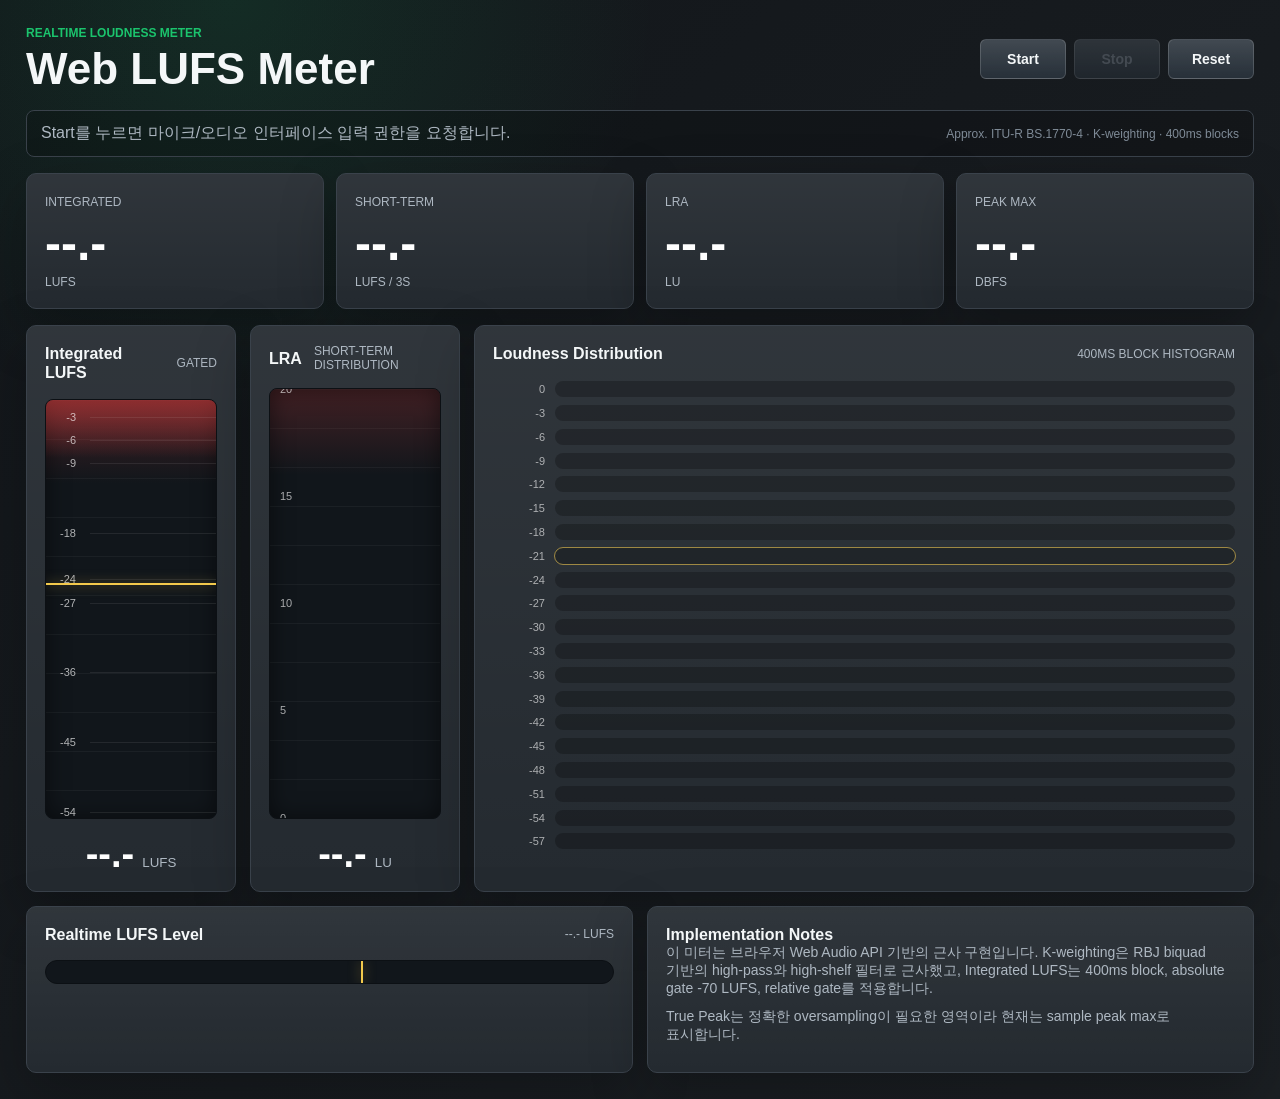
==== lufs-meter/index.html @ 6b187f20 "Add files via upload" ====
<!doctype html>
<html lang="ko">
<head>
  <meta charset="utf-8">
  <meta name="viewport" content="width=device-width, initial-scale=1">
  <title>Web LUFS Meter R&amp;D</title>
  <link rel="stylesheet" href="style.css">
</head>
<body>
  <main class="meter-app">
    <header class="meter-header">
      <div>
        <p class="eyebrow">Realtime Loudness Meter</p>
        <h1>Web LUFS Meter</h1>
      </div>
      <div class="transport" aria-label="Meter controls">
        <button id="startButton" type="button">Start</button>
        <button id="stopButton" type="button" disabled>Stop</button>
        <button id="resetButton" type="button">Reset</button>
      </div>
    </header>

    <section class="status-panel" aria-live="polite">
      <span id="statusText">Start를 누르면 마이크/오디오 인터페이스 입력 권한을 요청합니다.</span>
      <span class="calibration-note">Approx. ITU-R BS.1770-4 · K-weighting · 400ms blocks</span>
    </section>

    <section class="readouts" aria-label="Loudness values">
      <article>
        <span>Integrated</span>
        <strong id="integratedValue">--.-</strong>
        <em>LUFS</em>
      </article>
      <article>
        <span>Short-term</span>
        <strong id="shortTermValue">--.-</strong>
        <em>LUFS / 3s</em>
      </article>
      <article>
        <span>LRA</span>
        <strong id="lraValue">--.-</strong>
        <em>LU</em>
      </article>
      <article>
        <span>Peak Max</span>
        <strong id="peakValue">--.-</strong>
        <em>dBFS</em>
      </article>
    </section>

    <section class="meter-layout">
      <article class="meter-card vertical-card">
        <div class="card-head">
          <h2>Integrated LUFS</h2>
          <span>Gated</span>
        </div>
        <div class="vertical-meter" id="integratedMeter" aria-label="Integrated LUFS vertical meter">
          <div class="target-line" title="-24 LUFS"></div>
          <div class="peak-zone"></div>
          <div class="meter-fill" id="integratedFill"></div>
          <div class="ticks" id="integratedTicks"></div>
        </div>
        <div class="big-number"><span id="integratedBottom">--.-</span><small>LUFS</small></div>
      </article>

      <article class="meter-card vertical-card">
        <div class="card-head">
          <h2>LRA</h2>
          <span>Short-term distribution</span>
        </div>
        <div class="vertical-meter lra-meter" aria-label="Loudness range vertical meter">
          <div class="meter-fill" id="lraFill"></div>
          <div class="lra-ticks">
            <span style="bottom: 0%">0</span>
            <span style="bottom: 25%">5</span>
            <span style="bottom: 50%">10</span>
            <span style="bottom: 75%">15</span>
            <span style="bottom: 100%">20</span>
          </div>
        </div>
        <div class="big-number"><span id="lraBottom">--.-</span><small>LU</small></div>
      </article>

      <article class="meter-card distribution-card">
        <div class="card-head">
          <h2>Loudness Distribution</h2>
          <span>400ms block histogram</span>
        </div>
        <div class="distribution" id="distributionView" aria-label="Loudness distribution histogram"></div>
      </article>
    </section>

    <section class="scope-row">
      <article class="meter-card realtime-card">
        <div class="card-head">
          <h2>Realtime LUFS Level</h2>
          <span id="realtimeValue">--.- LUFS</span>
        </div>
        <div class="horizontal-meter">
          <div class="horizontal-target"></div>
          <div class="horizontal-fill" id="realtimeFill"></div>
        </div>
      </article>
      <article class="meter-card note-card">
        <h2>Implementation Notes</h2>
        <p>
          이 미터는 브라우저 Web Audio API 기반의 근사 구현입니다. K-weighting은 RBJ biquad 기반의 high-pass와 high-shelf 필터로 근사했고,
          Integrated LUFS는 400ms block, absolute gate -70 LUFS, relative gate를 적용합니다.
        </p>
        <p>
          True Peak는 정확한 oversampling이 필요한 영역이라 현재는 sample peak max로 표시합니다.
          <!-- TODO: Add 4x oversampling true-peak estimation for closer BS.1770 validation. -->
        </p>
      </article>
    </section>
  </main>

  <script src="meter.js"></script>
</body>
</html>
---- lufs-meter/style.css ----
:root {
  --bg: #1b1f23;
  --panel: #242a30;
  --panel-2: #171b20;
  --line: #3a424b;
  --text: #f4f7f8;
  --muted: #aeb8c2;
  --green: #1bc46d;
  --green-dim: rgba(27, 196, 109, .18);
  --yellow: #f2c94c;
  --red: #ef4444;
  --cyan: #66d9ef;
}

* {
  box-sizing: border-box;
}

html,
body {
  min-height: 100%;
}

body {
  margin: 0;
  color: var(--text);
  background:
    radial-gradient(circle at 18% 0%, rgba(27, 196, 109, .12), transparent 28%),
    linear-gradient(135deg, #12161a, var(--bg));
  font-family: Inter, "Segoe UI", "Noto Sans KR", "Malgun Gothic", Arial, sans-serif;
  letter-spacing: 0;
}

button {
  min-width: 86px;
  height: 40px;
  border: 1px solid rgba(255,255,255,.16);
  border-radius: 6px;
  color: var(--text);
  background:
    linear-gradient(180deg, rgba(255,255,255,.12), rgba(255,255,255,0)),
    #273039;
  font-size: 14px;
  font-weight: 600;
  cursor: pointer;
}

button:hover,
button:focus-visible {
  border-color: rgba(255,255,255,.28);
  outline: 0;
}

button:disabled {
  color: #69727c;
  cursor: not-allowed;
  opacity: .55;
}

.meter-app {
  width: min(1420px, 100%);
  margin: 0 auto;
  padding: 26px;
}

.meter-header,
.status-panel,
.readouts,
.meter-layout,
.scope-row {
  width: 100%;
}

.meter-header {
  display: flex;
  align-items: center;
  justify-content: space-between;
  gap: 24px;
  margin-bottom: 18px;
}

.eyebrow {
  margin: 0 0 6px;
  color: var(--green);
  font-size: 12px;
  font-weight: 700;
  text-transform: uppercase;
}

h1,
h2,
p {
  margin-top: 0;
}

h1 {
  margin-bottom: 0;
  font-size: clamp(28px, 4vw, 44px);
  line-height: 1.05;
}

h2 {
  margin-bottom: 0;
  font-size: 16px;
  line-height: 1.2;
}

.transport {
  display: flex;
  flex-wrap: wrap;
  justify-content: flex-end;
  gap: 8px;
}

.status-panel {
  display: flex;
  align-items: center;
  justify-content: space-between;
  gap: 16px;
  margin-bottom: 16px;
  padding: 12px 14px;
  color: var(--muted);
  background: rgba(0,0,0,.18);
  border: 1px solid var(--line);
  border-radius: 8px;
}

.status-panel.is-error {
  color: #fecaca;
  border-color: rgba(239, 68, 68, .5);
  background: rgba(127, 29, 29, .22);
}

.calibration-note {
  color: #7f8b97;
  font-size: 12px;
  white-space: nowrap;
}

.readouts {
  display: grid;
  grid-template-columns: repeat(4, minmax(0, 1fr));
  gap: 12px;
  margin-bottom: 16px;
}

.readouts article,
.meter-card {
  background:
    linear-gradient(180deg, rgba(255,255,255,.055), rgba(255,255,255,0)),
    var(--panel);
  border: 1px solid var(--line);
  border-radius: 10px;
  box-shadow: 0 20px 56px rgba(0,0,0,.25);
}

.readouts article {
  min-height: 112px;
  padding: 18px;
}

.readouts span,
.readouts em,
.card-head span {
  color: var(--muted);
  font-size: 12px;
  font-style: normal;
  text-transform: uppercase;
}

.readouts strong {
  display: block;
  margin: 10px 0 4px;
  color: #fff;
  font-size: clamp(30px, 5vw, 48px);
  line-height: 1;
  font-variant-numeric: tabular-nums;
}

.meter-layout {
  display: grid;
  grid-template-columns: minmax(180px, .7fr) minmax(180px, .7fr) minmax(420px, 2.6fr);
  gap: 14px;
  align-items: stretch;
}

.scope-row {
  display: grid;
  grid-template-columns: minmax(320px, 1fr) minmax(320px, 1fr);
  gap: 14px;
  margin-top: 14px;
}

.meter-card {
  padding: 18px;
}

.card-head {
  display: flex;
  align-items: center;
  justify-content: space-between;
  gap: 12px;
  margin-bottom: 16px;
}

.vertical-card {
  display: grid;
  grid-template-rows: auto minmax(360px, 1fr) auto;
}

.vertical-meter {
  position: relative;
  min-height: 420px;
  overflow: hidden;
  background:
    linear-gradient(180deg, rgba(239,68,68,.22) 0%, rgba(239,68,68,0) 20%),
    repeating-linear-gradient(180deg, rgba(255,255,255,.045) 0 1px, transparent 1px 39px),
    #11161b;
  border: 1px solid #0c1014;
  border-radius: 8px;
  box-shadow: inset 0 0 22px rgba(0,0,0,.5);
}

.meter-fill {
  position: absolute;
  left: 0;
  right: 0;
  bottom: 0;
  height: 0%;
  background:
    linear-gradient(180deg, rgba(27,196,109,.95), rgba(27,196,109,.5)),
    var(--green);
  box-shadow: 0 0 22px rgba(27,196,109,.34);
  transition: height .12s linear;
}

.target-line,
.horizontal-target {
  position: absolute;
  z-index: 3;
  background: var(--yellow);
  box-shadow: 0 0 12px rgba(242,201,76,.5);
}

.target-line {
  left: 0;
  right: 0;
  bottom: 55.55%;
  height: 2px;
}

.peak-zone {
  position: absolute;
  inset: 0 0 auto;
  height: 14%;
  background: linear-gradient(180deg, rgba(239,68,68,.48), rgba(239,68,68,0));
}

.ticks,
.lra-ticks {
  position: absolute;
  inset: 0;
  pointer-events: none;
}

.tick,
.lra-ticks span {
  position: absolute;
  left: 0;
  right: 0;
  color: rgba(255,255,255,.64);
  font-size: 11px;
  font-variant-numeric: tabular-nums;
}

.tick::before {
  content: "";
  position: absolute;
  left: 44px;
  right: 0;
  top: 50%;
  height: 1px;
  background: rgba(255,255,255,.08);
}

.tick strong {
  position: relative;
  z-index: 1;
  display: inline-flex;
  width: 38px;
  justify-content: flex-end;
  padding-right: 8px;
  color: rgba(255,255,255,.68);
  font-weight: 500;
}

.lra-meter .meter-fill {
  background: linear-gradient(180deg, #66d9ef, #2b8fab);
  box-shadow: 0 0 22px rgba(102,217,239,.28);
}

.lra-ticks span {
  transform: translateY(50%);
  padding-left: 10px;
}

.big-number {
  display: flex;
  align-items: baseline;
  justify-content: center;
  gap: 8px;
  margin-top: 16px;
  color: #fff;
  font-variant-numeric: tabular-nums;
}

.big-number span {
  font-size: 38px;
  line-height: 1;
  font-weight: 700;
}

.big-number small {
  color: var(--muted);
}

.distribution {
  display: grid;
  gap: 4px;
  min-height: 472px;
}

.dist-row {
  display: grid;
  grid-template-columns: 52px minmax(0, 1fr);
  gap: 10px;
  align-items: center;
}

.dist-label {
  color: rgba(255,255,255,.62);
  font-size: 11px;
  text-align: right;
  font-variant-numeric: tabular-nums;
}

.dist-track {
  position: relative;
  height: 16px;
  overflow: hidden;
  background: rgba(0,0,0,.25);
  border-radius: 999px;
}

.dist-row.is-target .dist-track {
  outline: 1px solid rgba(242,201,76,.58);
}

.dist-bar {
  width: 0%;
  height: 100%;
  background: linear-gradient(90deg, rgba(27,196,109,.35), rgba(27,196,109,.95));
  border-radius: inherit;
  transition: width .16s ease;
}

.dist-row.is-peak .dist-bar {
  background: linear-gradient(90deg, rgba(239,68,68,.35), rgba(239,68,68,.9));
}

.horizontal-meter {
  position: relative;
  height: 24px;
  overflow: hidden;
  background: #11161b;
  border: 1px solid #0c1014;
  border-radius: 999px;
}

.horizontal-fill {
  width: 0%;
  height: 100%;
  background: linear-gradient(90deg, #0c7f43, var(--green), var(--yellow));
  transition: width .12s linear;
}

.horizontal-target {
  top: 0;
  bottom: 0;
  left: 55.55%;
  width: 2px;
}

.note-card p {
  margin-bottom: 10px;
  color: var(--muted);
  font-size: 14px;
  word-break: keep-all;
}

@media (max-width: 980px) {
  .meter-header,
  .status-panel {
    align-items: flex-start;
    flex-direction: column;
  }

  .transport {
    justify-content: flex-start;
  }

  .calibration-note {
    white-space: normal;
  }

  .readouts,
  .meter-layout,
  .scope-row {
    grid-template-columns: 1fr;
  }

  .vertical-card {
    grid-template-rows: auto minmax(300px, 48vh) auto;
  }

  .vertical-meter,
  .distribution {
    min-height: 320px;
  }
}

@media (max-width: 560px) {
  .meter-app {
    padding: 16px;
  }

  .readouts {
    grid-template-columns: repeat(2, minmax(0, 1fr));
  }
}
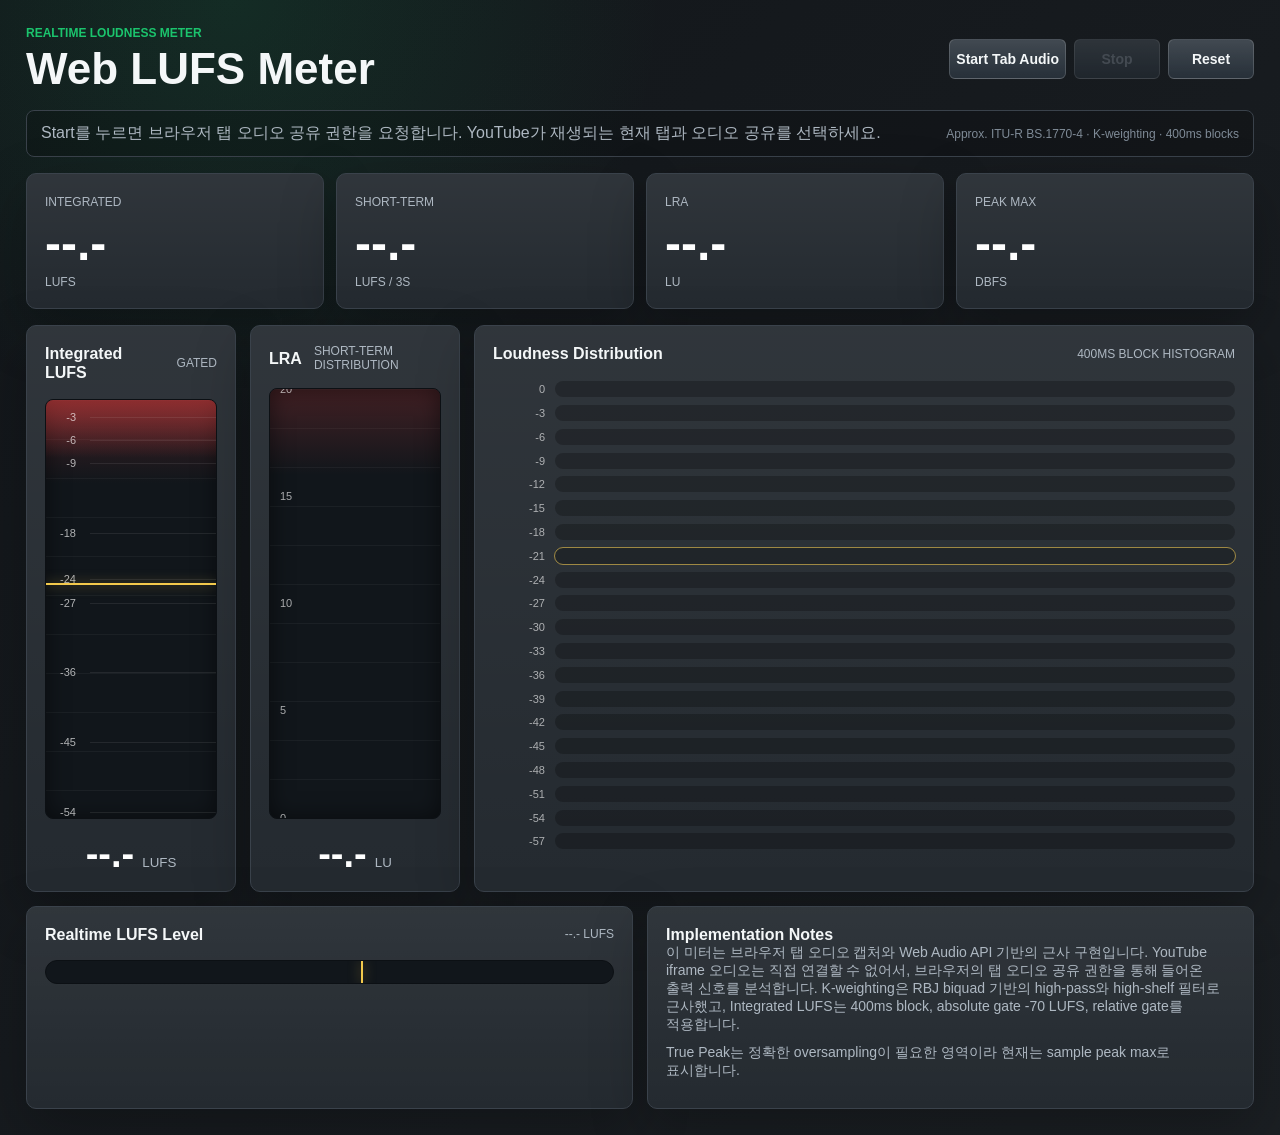
==== commit 0fb676de: "Add files via upload" ====
--- a/lufs-meter/index.html
+++ b/lufs-meter/index.html
@@ -14,14 +14,14 @@
         <h1>Web LUFS Meter</h1>
       </div>
       <div class="transport" aria-label="Meter controls">
-        <button id="startButton" type="button">Start</button>
+        <button id="startButton" type="button">Start Tab Audio</button>
         <button id="stopButton" type="button" disabled>Stop</button>
         <button id="resetButton" type="button">Reset</button>
       </div>
     </header>
 
     <section class="status-panel" aria-live="polite">
-      <span id="statusText">Start를 누르면 마이크/오디오 인터페이스 입력 권한을 요청합니다.</span>
+      <span id="statusText">Start를 누르면 브라우저 탭 오디오 공유 권한을 요청합니다. YouTube가 재생되는 현재 탭과 오디오 공유를 선택하세요.</span>
       <span class="calibration-note">Approx. ITU-R BS.1770-4 · K-weighting · 400ms blocks</span>
     </section>
 
@@ -104,7 +104,8 @@
       <article class="meter-card note-card">
         <h2>Implementation Notes</h2>
         <p>
-          이 미터는 브라우저 Web Audio API 기반의 근사 구현입니다. K-weighting은 RBJ biquad 기반의 high-pass와 high-shelf 필터로 근사했고,
+          이 미터는 브라우저 탭 오디오 캡처와 Web Audio API 기반의 근사 구현입니다. YouTube iframe 오디오는 직접 연결할 수 없어서,
+          브라우저의 탭 오디오 공유 권한을 통해 들어온 출력 신호를 분석합니다. K-weighting은 RBJ biquad 기반의 high-pass와 high-shelf 필터로 근사했고,
           Integrated LUFS는 400ms block, absolute gate -70 LUFS, relative gate를 적용합니다.
         </p>
         <p>
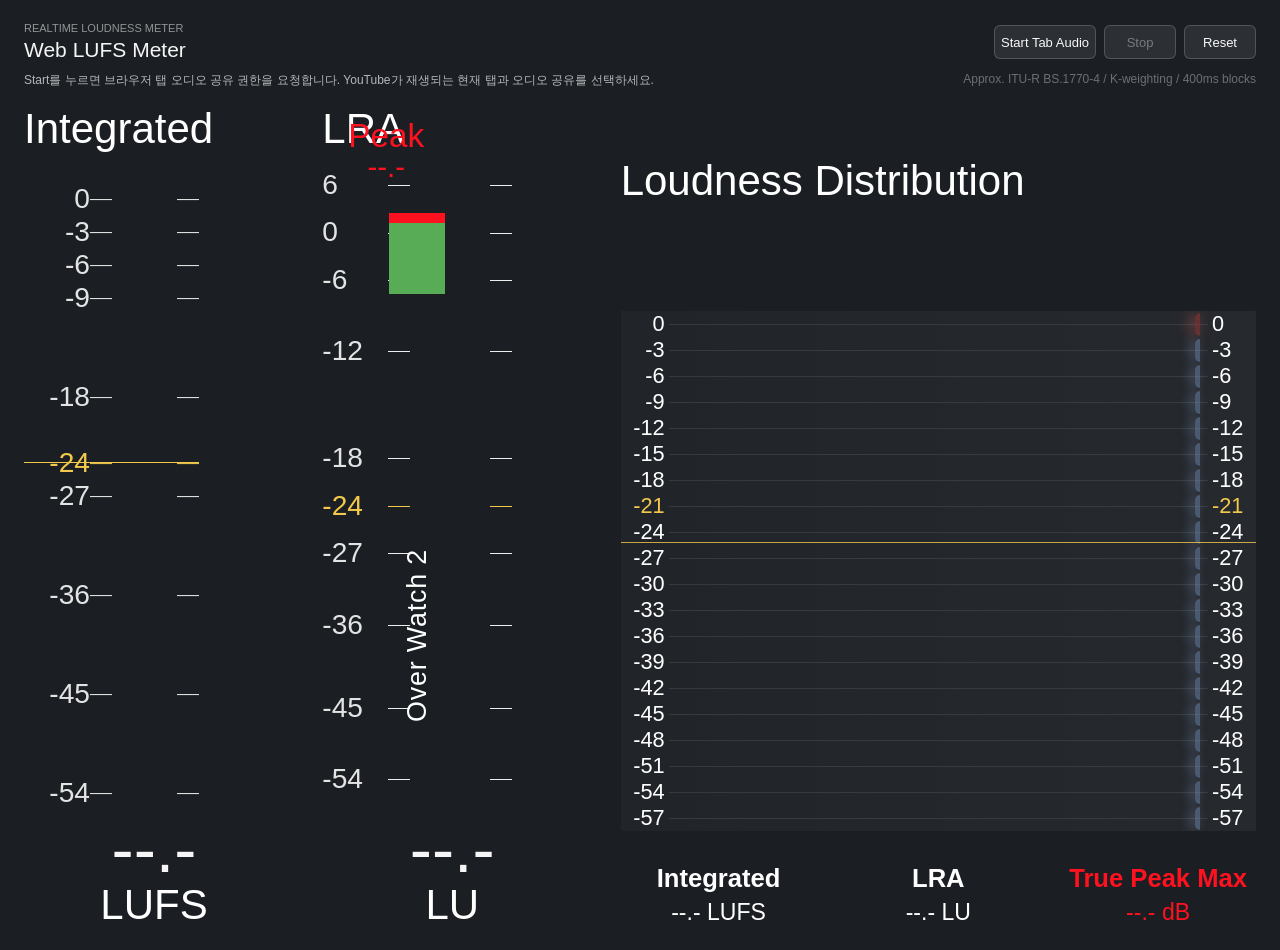
==== commit 0aaa1c8e: "Add files via upload" ====
--- a/lufs-meter/index.html
+++ b/lufs-meter/index.html
@@ -8,7 +8,7 @@
 </head>
 <body>
   <main class="meter-app">
-    <header class="meter-header">
+    <header class="meter-toolbar">
       <div>
         <p class="eyebrow">Realtime Loudness Meter</p>
         <h1>Web LUFS Meter</h1>
@@ -22,97 +22,63 @@
 
     <section class="status-panel" aria-live="polite">
       <span id="statusText">Start를 누르면 브라우저 탭 오디오 공유 권한을 요청합니다. YouTube가 재생되는 현재 탭과 오디오 공유를 선택하세요.</span>
-      <span class="calibration-note">Approx. ITU-R BS.1770-4 · K-weighting · 400ms blocks</span>
+      <span class="calibration-note">Approx. ITU-R BS.1770-4 / K-weighting / 400ms blocks</span>
     </section>
 
-    <section class="readouts" aria-label="Loudness values">
-      <article>
-        <span>Integrated</span>
-        <strong id="integratedValue">--.-</strong>
-        <em>LUFS</em>
+    <section class="meter-stage" aria-label="LUFS meter">
+      <article class="meter-column integrated-column">
+        <h2>Integrated</h2>
+        <div class="scale-meter integrated-meter" aria-label="Integrated LUFS vertical meter">
+          <div class="target-line"></div>
+          <div class="peak-zone"></div>
+          <div class="meter-fill integrated-fill" id="integratedFill"></div>
+          <div class="ticks" id="integratedTicks"></div>
+        </div>
+        <div class="large-value"><span id="integratedBottom">--.-</span><small>LUFS</small></div>
       </article>
-      <article>
-        <span>Short-term</span>
-        <strong id="shortTermValue">--.-</strong>
-        <em>LUFS / 3s</em>
+
+      <article class="meter-column lra-column">
+        <h2>LRA</h2>
+        <div class="peak-readout">
+          <span>Peak</span>
+          <strong id="peakValue">--.-</strong>
+        </div>
+        <div class="scale-meter lra-meter" aria-label="Loudness range vertical meter">
+          <div class="lra-peak-band"></div>
+          <div class="lra-good-band"></div>
+          <div class="meter-fill lra-fill" id="lraFill"></div>
+          <div class="lra-label">Over Watch 2</div>
+          <div class="lra-ticks">
+            <span style="bottom: 100%">6</span>
+            <span style="bottom: 92%">0</span>
+            <span style="bottom: 84%">-6</span>
+            <span style="bottom: 72%">-12</span>
+            <span style="bottom: 54%">-18</span>
+            <span class="target-tick" style="bottom: 46%">-24</span>
+            <span style="bottom: 38%">-27</span>
+            <span style="bottom: 26%">-36</span>
+            <span style="bottom: 12%">-45</span>
+            <span style="bottom: 0%">-54</span>
+          </div>
+        </div>
+        <div class="large-value"><span id="lraBottom">--.-</span><small>LU</small></div>
       </article>
-      <article>
-        <span>LRA</span>
-        <strong id="lraValue">--.-</strong>
-        <em>LU</em>
-      </article>
-      <article>
-        <span>Peak Max</span>
-        <strong id="peakValue">--.-</strong>
-        <em>dBFS</em>
+
+      <article class="distribution-column">
+        <h2>Loudness Distribution</h2>
+        <div class="distribution-plot" id="distributionView" aria-label="Loudness distribution histogram"></div>
+        <div class="summary-row">
+          <p><strong>Integrated</strong><span><b id="integratedValue">--.-</b> LUFS</span></p>
+          <p><strong>LRA</strong><span><b id="lraValue">--.-</b> LU</span></p>
+          <p class="true-peak"><strong>True Peak Max</strong><span><b id="peakSummary">--.-</b> dB</span></p>
+        </div>
       </article>
     </section>
 
-    <section class="meter-layout">
-      <article class="meter-card vertical-card">
-        <div class="card-head">
-          <h2>Integrated LUFS</h2>
-          <span>Gated</span>
-        </div>
-        <div class="vertical-meter" id="integratedMeter" aria-label="Integrated LUFS vertical meter">
-          <div class="target-line" title="-24 LUFS"></div>
-          <div class="peak-zone"></div>
-          <div class="meter-fill" id="integratedFill"></div>
-          <div class="ticks" id="integratedTicks"></div>
-        </div>
-        <div class="big-number"><span id="integratedBottom">--.-</span><small>LUFS</small></div>
-      </article>
-
-      <article class="meter-card vertical-card">
-        <div class="card-head">
-          <h2>LRA</h2>
-          <span>Short-term distribution</span>
-        </div>
-        <div class="vertical-meter lra-meter" aria-label="Loudness range vertical meter">
-          <div class="meter-fill" id="lraFill"></div>
-          <div class="lra-ticks">
-            <span style="bottom: 0%">0</span>
-            <span style="bottom: 25%">5</span>
-            <span style="bottom: 50%">10</span>
-            <span style="bottom: 75%">15</span>
-            <span style="bottom: 100%">20</span>
-          </div>
-        </div>
-        <div class="big-number"><span id="lraBottom">--.-</span><small>LU</small></div>
-      </article>
-
-      <article class="meter-card distribution-card">
-        <div class="card-head">
-          <h2>Loudness Distribution</h2>
-          <span>400ms block histogram</span>
-        </div>
-        <div class="distribution" id="distributionView" aria-label="Loudness distribution histogram"></div>
-      </article>
-    </section>
-
-    <section class="scope-row">
-      <article class="meter-card realtime-card">
-        <div class="card-head">
-          <h2>Realtime LUFS Level</h2>
-          <span id="realtimeValue">--.- LUFS</span>
-        </div>
-        <div class="horizontal-meter">
-          <div class="horizontal-target"></div>
-          <div class="horizontal-fill" id="realtimeFill"></div>
-        </div>
-      </article>
-      <article class="meter-card note-card">
-        <h2>Implementation Notes</h2>
-        <p>
-          이 미터는 브라우저 탭 오디오 캡처와 Web Audio API 기반의 근사 구현입니다. YouTube iframe 오디오는 직접 연결할 수 없어서,
-          브라우저의 탭 오디오 공유 권한을 통해 들어온 출력 신호를 분석합니다. K-weighting은 RBJ biquad 기반의 high-pass와 high-shelf 필터로 근사했고,
-          Integrated LUFS는 400ms block, absolute gate -70 LUFS, relative gate를 적용합니다.
-        </p>
-        <p>
-          True Peak는 정확한 oversampling이 필요한 영역이라 현재는 sample peak max로 표시합니다.
-          <!-- TODO: Add 4x oversampling true-peak estimation for closer BS.1770 validation. -->
-        </p>
-      </article>
+    <section class="hidden-readouts" aria-hidden="true">
+      <span id="shortTermValue">--.-</span>
+      <span id="realtimeValue">--.- LUFS</span>
+      <div class="horizontal-meter"><div class="horizontal-fill" id="realtimeFill"></div></div>
     </section>
   </main>
 
--- a/lufs-meter/style.css
+++ b/lufs-meter/style.css
@@ -1,20 +1,17 @@
 :root {
   --bg: #1b1f23;
-  --panel: #242a30;
-  --panel-2: #171b20;
-  --line: #3a424b;
-  --text: #f4f7f8;
-  --muted: #aeb8c2;
-  --green: #1bc46d;
-  --green-dim: rgba(27, 196, 109, .18);
+  --text: #f5f5f5;
+  --muted: #c6c9ce;
+  --line: rgba(255,255,255,.14);
+  --tick: rgba(255,255,255,.88);
   --yellow: #f2c94c;
-  --red: #ef4444;
-  --cyan: #66d9ef;
-}
-
-* {
-  box-sizing: border-box;
-}
+  --red: #ff111f;
+  --blue: #42689c;
+  --blue-line: #8ca7d6;
+  --green: #58ac56;
+}
+
+* { box-sizing: border-box; }
 
 html,
 body {
@@ -24,85 +21,68 @@
 body {
   margin: 0;
   color: var(--text);
-  background:
-    radial-gradient(circle at 18% 0%, rgba(27, 196, 109, .12), transparent 28%),
-    linear-gradient(135deg, #12161a, var(--bg));
+  background: var(--bg);
   font-family: Inter, "Segoe UI", "Noto Sans KR", "Malgun Gothic", Arial, sans-serif;
   letter-spacing: 0;
 }
 
 button {
-  min-width: 86px;
-  height: 40px;
-  border: 1px solid rgba(255,255,255,.16);
+  height: 34px;
+  min-width: 72px;
+  border: 1px solid rgba(255,255,255,.18);
   border-radius: 6px;
-  color: var(--text);
-  background:
-    linear-gradient(180deg, rgba(255,255,255,.12), rgba(255,255,255,0)),
-    #273039;
-  font-size: 14px;
-  font-weight: 600;
+  color: #f7f7f7;
+  background: rgba(255,255,255,.08);
+  font-size: 13px;
+  font-weight: 400;
   cursor: pointer;
 }
 
 button:hover,
 button:focus-visible {
-  border-color: rgba(255,255,255,.28);
+  background: rgba(255,255,255,.14);
   outline: 0;
 }
 
 button:disabled {
-  color: #69727c;
+  color: rgba(255,255,255,.36);
   cursor: not-allowed;
-  opacity: .55;
 }
 
 .meter-app {
-  width: min(1420px, 100%);
-  margin: 0 auto;
-  padding: 26px;
-}
-
-.meter-header,
-.status-panel,
-.readouts,
-.meter-layout,
-.scope-row {
   width: 100%;
-}
-
-.meter-header {
+  min-height: 100vh;
+  padding: 22px 24px 24px;
+  background: #1b1f23;
+}
+
+.meter-toolbar {
   display: flex;
   align-items: center;
   justify-content: space-between;
-  gap: 24px;
-  margin-bottom: 18px;
+  gap: 18px;
+  margin-bottom: 10px;
 }
 
 .eyebrow {
-  margin: 0 0 6px;
-  color: var(--green);
-  font-size: 12px;
-  font-weight: 700;
+  margin: 0 0 4px;
+  color: rgba(255,255,255,.52);
+  font-size: 11px;
   text-transform: uppercase;
 }
 
-h1,
-h2,
-p {
-  margin-top: 0;
-}
-
 h1 {
-  margin-bottom: 0;
-  font-size: clamp(28px, 4vw, 44px);
+  margin: 0;
+  font-size: 21px;
+  font-weight: 500;
+}
+
+h2 {
+  margin: 0;
+  color: #fff;
+  font-size: clamp(25px, 3.3vw, 42px);
+  font-weight: 400;
   line-height: 1.05;
-}
-
-h2 {
-  margin-bottom: 0;
-  font-size: 16px;
-  line-height: 1.2;
 }
 
 .transport {
@@ -114,146 +94,114 @@
 
 .status-panel {
   display: flex;
-  align-items: center;
   justify-content: space-between;
-  gap: 16px;
-  margin-bottom: 16px;
-  padding: 12px 14px;
-  color: var(--muted);
-  background: rgba(0,0,0,.18);
-  border: 1px solid var(--line);
-  border-radius: 8px;
+  gap: 14px;
+  margin-bottom: 18px;
+  color: rgba(255,255,255,.68);
+  font-size: 12px;
 }
 
 .status-panel.is-error {
-  color: #fecaca;
-  border-color: rgba(239, 68, 68, .5);
-  background: rgba(127, 29, 29, .22);
+  color: #ffb6b6;
 }
 
 .calibration-note {
-  color: #7f8b97;
-  font-size: 12px;
+  color: rgba(255,255,255,.36);
   white-space: nowrap;
 }
 
-.readouts {
+.meter-stage {
   display: grid;
-  grid-template-columns: repeat(4, minmax(0, 1fr));
-  gap: 12px;
-  margin-bottom: 16px;
-}
-
-.readouts article,
-.meter-card {
+  grid-template-columns: minmax(120px, .9fr) minmax(130px, .9fr) minmax(260px, 2.2fr);
+  gap: clamp(20px, 3vw, 58px);
+  align-items: end;
+}
+
+.meter-column,
+.distribution-column {
+  min-width: 0;
+}
+
+.meter-column {
+  position: relative;
+  display: grid;
+  grid-template-rows: auto auto auto;
+  align-items: start;
+}
+
+.scale-meter {
+  position: relative;
+  height: min(66vh, 820px);
+  min-height: 420px;
+  margin-top: 48px;
+}
+
+.integrated-meter {
+  width: clamp(132px, 18vw, 175px);
+}
+
+.lra-meter {
+  width: clamp(142px, 20vw, 190px);
+}
+
+.meter-fill {
+  position: absolute;
+  bottom: 0;
+  transition: height .055s linear;
+}
+
+.integrated-fill {
+  left: 50%;
+  width: 52px;
+  height: 0%;
+  transform: translateX(-50%);
   background:
-    linear-gradient(180deg, rgba(255,255,255,.055), rgba(255,255,255,0)),
-    var(--panel);
-  border: 1px solid var(--line);
-  border-radius: 10px;
-  box-shadow: 0 20px 56px rgba(0,0,0,.25);
-}
-
-.readouts article {
-  min-height: 112px;
-  padding: 18px;
-}
-
-.readouts span,
-.readouts em,
-.card-head span {
-  color: var(--muted);
-  font-size: 12px;
-  font-style: normal;
-  text-transform: uppercase;
-}
-
-.readouts strong {
-  display: block;
-  margin: 10px 0 4px;
-  color: #fff;
-  font-size: clamp(30px, 5vw, 48px);
-  line-height: 1;
-  font-variant-numeric: tabular-nums;
-}
-
-.meter-layout {
-  display: grid;
-  grid-template-columns: minmax(180px, .7fr) minmax(180px, .7fr) minmax(420px, 2.6fr);
-  gap: 14px;
-  align-items: stretch;
-}
-
-.scope-row {
-  display: grid;
-  grid-template-columns: minmax(320px, 1fr) minmax(320px, 1fr);
-  gap: 14px;
-  margin-top: 14px;
-}
-
-.meter-card {
-  padding: 18px;
-}
-
-.card-head {
-  display: flex;
-  align-items: center;
-  justify-content: space-between;
-  gap: 12px;
-  margin-bottom: 16px;
-}
-
-.vertical-card {
-  display: grid;
-  grid-template-rows: auto minmax(360px, 1fr) auto;
-}
-
-.vertical-meter {
-  position: relative;
-  min-height: 420px;
-  overflow: hidden;
-  background:
-    linear-gradient(180deg, rgba(239,68,68,.22) 0%, rgba(239,68,68,0) 20%),
-    repeating-linear-gradient(180deg, rgba(255,255,255,.045) 0 1px, transparent 1px 39px),
-    #11161b;
-  border: 1px solid #0c1014;
-  border-radius: 8px;
-  box-shadow: inset 0 0 22px rgba(0,0,0,.5);
-}
-
-.meter-fill {
-  position: absolute;
-  left: 0;
-  right: 0;
-  bottom: 0;
+    repeating-linear-gradient(180deg, transparent 0 18px, rgba(0,0,0,.12) 18px 20px),
+    #f4f4f4;
+  box-shadow: 0 0 18px rgba(255,255,255,.22);
+}
+
+.lra-fill {
+  left: 50%;
+  width: 56px;
   height: 0%;
-  background:
-    linear-gradient(180deg, rgba(27,196,109,.95), rgba(27,196,109,.5)),
-    var(--green);
-  box-shadow: 0 0 22px rgba(27,196,109,.34);
-  transition: height .12s linear;
-}
-
-.target-line,
-.horizontal-target {
-  position: absolute;
+  transform: translateX(-50%);
+  background: var(--blue);
+}
+
+.lra-good-band {
+  position: absolute;
+  left: 50%;
+  bottom: 84%;
+  width: 56px;
+  height: 12%;
+  transform: translateX(-50%);
+  background: var(--green);
+  z-index: 2;
+}
+
+.lra-peak-band {
+  position: absolute;
+  left: 50%;
+  bottom: 96%;
+  width: 56px;
+  height: 1.6%;
+  transform: translateX(-50%);
+  background: var(--red);
   z-index: 3;
-  background: var(--yellow);
-  box-shadow: 0 0 12px rgba(242,201,76,.5);
 }
 
 .target-line {
+  position: absolute;
   left: 0;
   right: 0;
   bottom: 55.55%;
-  height: 2px;
+  height: 1px;
+  background: var(--yellow);
 }
 
 .peak-zone {
-  position: absolute;
-  inset: 0 0 auto;
-  height: 14%;
-  background: linear-gradient(180deg, rgba(239,68,68,.48), rgba(239,68,68,0));
+  display: none;
 }
 
 .ticks,
@@ -268,138 +216,255 @@
   position: absolute;
   left: 0;
   right: 0;
-  color: rgba(255,255,255,.64);
-  font-size: 11px;
+  color: var(--tick);
+  font-size: clamp(19px, 2.2vw, 31px);
+  font-weight: 400;
+  line-height: 1;
   font-variant-numeric: tabular-nums;
 }
 
-.tick::before {
+.tick {
+  transform: translateY(50%);
+}
+
+.tick::before,
+.tick::after,
+.lra-ticks span::before,
+.lra-ticks span::after {
   content: "";
   position: absolute;
-  left: 44px;
+  top: 50%;
+  width: 22px;
+  height: 1px;
+  background: rgba(255,255,255,.92);
+}
+
+.tick::before,
+.lra-ticks span::before {
+  left: 66px;
+}
+
+.tick::after,
+.lra-ticks span::after {
   right: 0;
+}
+
+.tick strong {
+  display: inline-flex;
+  min-width: 66px;
+  justify-content: flex-end;
+  color: inherit;
+  font-weight: 400;
+}
+
+.tick.is-target strong,
+.lra-ticks .target-tick {
+  color: var(--yellow);
+}
+
+.tick.is-target::before,
+.tick.is-target::after,
+.lra-ticks .target-tick::before,
+.lra-ticks .target-tick::after {
+  background: var(--yellow);
+}
+
+.lra-label {
+  position: absolute;
+  left: 50%;
+  bottom: 24%;
+  z-index: 5;
+  color: #fff;
+  font-size: clamp(19px, 2.1vw, 30px);
+  font-weight: 400;
+  letter-spacing: .03em;
+  transform: translateX(-50%) rotate(-90deg);
+  transform-origin: center;
+  white-space: nowrap;
+}
+
+.peak-readout {
+  position: absolute;
+  margin-top: 12px;
+  margin-left: 26px;
+  color: var(--red);
+  text-align: center;
+  z-index: 10;
+}
+
+.peak-readout span {
+  display: block;
+  font-size: clamp(22px, 2.6vw, 34px);
+  line-height: 1;
+}
+
+.peak-readout strong {
+  display: block;
+  font-size: clamp(19px, 2.3vw, 30px);
+  font-weight: 400;
+  line-height: 1.05;
+}
+
+.large-value {
+  margin-top: 26px;
+  text-align: center;
+  font-variant-numeric: tabular-nums;
+}
+
+.large-value span {
+  display: block;
+  font-size: clamp(46px, 5.2vw, 68px);
+  font-weight: 400;
+  line-height: .92;
+}
+
+.large-value small {
+  display: block;
+  margin-top: 4px;
+  color: #fff;
+  font-size: clamp(28px, 3.4vw, 42px);
+  font-weight: 400;
+  line-height: 1;
+}
+
+.distribution-column {
+  display: grid;
+  grid-template-rows: auto minmax(420px, min(66vh, 820px)) auto;
+  gap: 34px;
+}
+
+.distribution-plot {
+  position: relative;
+  align-self: end;
+  overflow: hidden;
+  min-height: 420px;
+  background:
+    linear-gradient(90deg, rgba(255,255,255,.02), rgba(255,255,255,.04)),
+    #1d2025;
+}
+
+.distribution-plot::after {
+  content: "";
+  position: absolute;
+  left: 0;
+  right: 0;
+  bottom: 55.55%;
+  height: 1px;
+  background: rgba(242,201,76,.8);
+  z-index: 4;
+}
+
+.dist-row {
+  position: relative;
+  display: grid;
+  grid-template-columns: 44px minmax(0, 1fr) 44px;
+  align-items: center;
+  height: calc(100% / 20);
+  min-height: 18px;
+}
+
+.dist-row::before {
+  content: "";
+  position: absolute;
+  left: 48px;
+  right: 48px;
   top: 50%;
   height: 1px;
-  background: rgba(255,255,255,.08);
-}
-
-.tick strong {
+  background: rgba(255,255,255,.09);
+}
+
+.dist-label {
   position: relative;
-  z-index: 1;
-  display: inline-flex;
-  width: 38px;
-  justify-content: flex-end;
-  padding-right: 8px;
-  color: rgba(255,255,255,.68);
-  font-weight: 500;
-}
-
-.lra-meter .meter-fill {
-  background: linear-gradient(180deg, #66d9ef, #2b8fab);
-  box-shadow: 0 0 22px rgba(102,217,239,.28);
-}
-
-.lra-ticks span {
-  transform: translateY(50%);
-  padding-left: 10px;
-}
-
-.big-number {
-  display: flex;
-  align-items: baseline;
-  justify-content: center;
-  gap: 8px;
-  margin-top: 16px;
+  z-index: 5;
   color: #fff;
-  font-variant-numeric: tabular-nums;
-}
-
-.big-number span {
-  font-size: 38px;
-  line-height: 1;
-  font-weight: 700;
-}
-
-.big-number small {
-  color: var(--muted);
-}
-
-.distribution {
-  display: grid;
-  gap: 4px;
-  min-height: 472px;
-}
-
-.dist-row {
-  display: grid;
-  grid-template-columns: 52px minmax(0, 1fr);
-  gap: 10px;
-  align-items: center;
-}
-
-.dist-label {
-  color: rgba(255,255,255,.62);
-  font-size: 11px;
+  font-size: clamp(16px, 1.7vw, 27px);
   text-align: right;
   font-variant-numeric: tabular-nums;
 }
 
+.dist-label:last-child {
+  text-align: left;
+}
+
+.dist-row.is-target .dist-label {
+  color: var(--yellow);
+}
+
 .dist-track {
   position: relative;
-  height: 16px;
+  height: 100%;
+  min-height: 18px;
+  overflow: visible;
+}
+
+.dist-bar {
+  position: absolute;
+  right: 12px;
+  top: 5%;
+  height: 90%;
+  min-width: 2px;
+  border-radius: 999px 0 0 999px;
+  background: rgba(112, 139, 177, .5);
+  box-shadow: -4px 0 11px rgba(140, 167, 214, .5);
+  transition: width .06s linear;
+}
+
+.dist-row.is-peak .dist-bar {
+  background: rgba(145, 58, 51, .58);
+  box-shadow: -4px 0 13px rgba(237, 113, 101, .62);
+}
+
+.summary-row {
+  display: grid;
+  grid-template-columns: repeat(3, minmax(0, 1fr));
+  gap: 24px;
+  align-items: end;
+}
+
+.summary-row p {
+  margin: 0;
+  text-align: center;
+  font-variant-numeric: tabular-nums;
+}
+
+.summary-row strong {
+  display: block;
+  color: #fff;
+  font-size: clamp(20px, 2vw, 32px);
+  line-height: 1.05;
+}
+
+.summary-row span {
+  display: block;
+  margin-top: 7px;
+  color: #fff;
+  font-size: clamp(17px, 1.8vw, 29px);
+}
+
+.summary-row b {
+  font-weight: 400;
+}
+
+.true-peak strong,
+.true-peak span {
+  color: var(--red);
+}
+
+.hidden-readouts {
+  position: absolute;
+  width: 1px;
+  height: 1px;
   overflow: hidden;
-  background: rgba(0,0,0,.25);
-  border-radius: 999px;
-}
-
-.dist-row.is-target .dist-track {
-  outline: 1px solid rgba(242,201,76,.58);
-}
-
-.dist-bar {
-  width: 0%;
-  height: 100%;
-  background: linear-gradient(90deg, rgba(27,196,109,.35), rgba(27,196,109,.95));
-  border-radius: inherit;
-  transition: width .16s ease;
-}
-
-.dist-row.is-peak .dist-bar {
-  background: linear-gradient(90deg, rgba(239,68,68,.35), rgba(239,68,68,.9));
-}
-
-.horizontal-meter {
-  position: relative;
-  height: 24px;
-  overflow: hidden;
-  background: #11161b;
-  border: 1px solid #0c1014;
-  border-radius: 999px;
+  opacity: 0;
+  pointer-events: none;
 }
 
 .horizontal-fill {
-  width: 0%;
-  height: 100%;
-  background: linear-gradient(90deg, #0c7f43, var(--green), var(--yellow));
-  transition: width .12s linear;
-}
-
-.horizontal-target {
-  top: 0;
-  bottom: 0;
-  left: 55.55%;
-  width: 2px;
-}
-
-.note-card p {
-  margin-bottom: 10px;
-  color: var(--muted);
-  font-size: 14px;
-  word-break: keep-all;
+  width: 0;
 }
 
 @media (max-width: 980px) {
-  .meter-header,
+  .meter-toolbar,
   .status-panel {
     align-items: flex-start;
     flex-direction: column;
@@ -413,19 +478,18 @@
     white-space: normal;
   }
 
-  .readouts,
-  .meter-layout,
-  .scope-row {
+  .meter-stage {
     grid-template-columns: 1fr;
   }
 
-  .vertical-card {
-    grid-template-rows: auto minmax(300px, 48vh) auto;
-  }
-
-  .vertical-meter,
-  .distribution {
-    min-height: 320px;
+  .scale-meter,
+  .distribution-plot {
+    height: 520px;
+    min-height: 420px;
+  }
+
+  .distribution-column {
+    grid-template-rows: auto 520px auto;
   }
 }
 
@@ -434,7 +498,8 @@
     padding: 16px;
   }
 
-  .readouts {
-    grid-template-columns: repeat(2, minmax(0, 1fr));
-  }
-}
+  .summary-row {
+    grid-template-columns: 1fr;
+    gap: 12px;
+  }
+}
